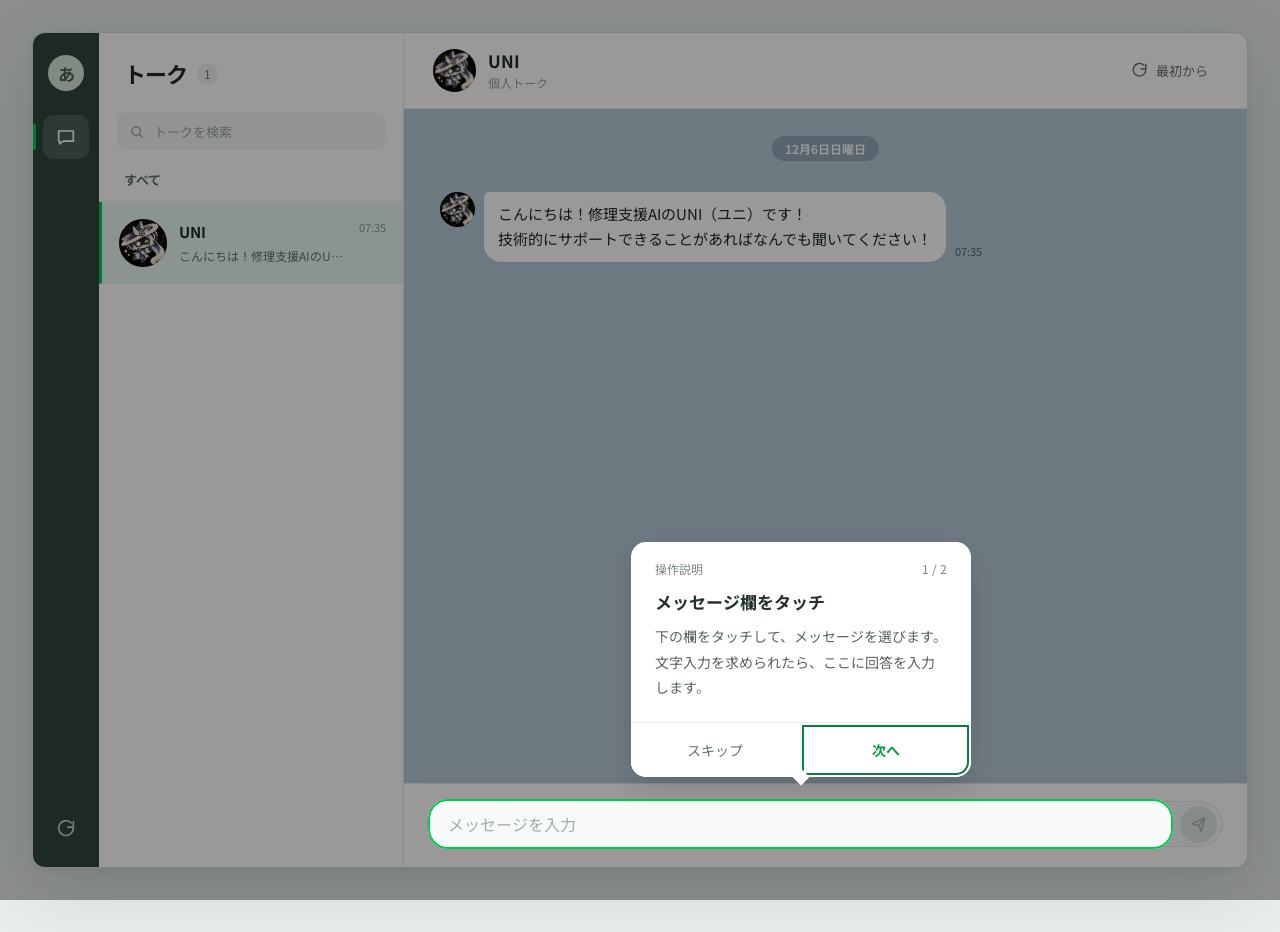
==== chatTalk/index.html @ e6504bb5 "Add files via upload" ====
<!doctype html>
<html lang="ja">
  <head>
    <meta charset="UTF-8" />
    <meta name="viewport" content="width=device-width, initial-scale=1, interactive-widget=resizes-content" />
    <meta name="theme-color" content="#273d36" />
    <meta name="description" content="送信内容に応じて会話が進む、LINE風のチャット体験。" />
    <title>トーク | チャットシミュレーター</title>
    <link rel="icon" type="image/svg+xml" href="data:image/svg+xml,%3Csvg xmlns='http://www.w3.org/2000/svg' viewBox='0 0 64 64'%3E%3Crect width='64' height='64' rx='16' fill='%2306c755'/%3E%3Cpath d='M14 22h36v22H31l-10 7v-7h-7z' fill='white'/%3E%3C/svg%3E" />
    <link rel="stylesheet" href="./styles.css" />
    <script src="./uni-story.js" defer></script>
    <script src="./story-compiler.js" defer></script>
    <script src="./script.js" defer></script>
  </head>
  <body>
    <div class="app-shell">
      <nav class="rail" aria-label="アプリメニュー">
        <div class="rail-avatar" aria-label="自分のプロフィール">あ</div>
        <button class="rail-button active" type="button" aria-label="トーク" aria-current="page">
          <svg viewBox="0 0 24 24" aria-hidden="true"><path d="M4 5.5h16v11H9l-4 3v-3H4z" /></svg>
        </button>
        <div class="rail-spacer"></div>
        <button class="rail-button rail-bottom" id="rail-reset" type="button" aria-label="すべてのトークを最初からやり直す" title="すべてのトークを最初からやり直す">
          <svg viewBox="0 0 24 24" aria-hidden="true"><path d="M20 11a8 8 0 1 1-2.4-5.7M20 4v6h-6" /></svg>
        </button>
      </nav>

      <aside class="conversation-list" id="conversation-list" aria-label="トーク一覧">
        <div class="list-heading"><h1 id="list-title" tabindex="-1">トーク</h1><span class="list-count" id="list-count"></span></div>
        <div class="list-search"><svg viewBox="0 0 24 24" aria-hidden="true"><circle cx="10.8" cy="10.8" r="6.4"/><path d="m16 16 4.2 4.2"/></svg><span>トークを検索</span></div>
        <div class="list-section">すべて</div>
        <div id="conversation-items"></div>
        <div class="mobile-tabbar" aria-label="現在のタブ"><svg viewBox="0 0 24 24" aria-hidden="true"><path d="M4 5.5h16v11H9l-4 3v-3H4z" /></svg><span>トーク</span></div>
      </aside>

      <main class="chat-panel" id="chat-panel" tabindex="-1">
        <header class="chat-header">
          <button class="back-button" id="back-to-list" type="button" aria-label="トーク一覧に戻る">
            <svg viewBox="0 0 24 24" aria-hidden="true"><path d="m14.5 4-8 8 8 8" /></svg>
          </button>
          <div class="header-person"><div class="avatar avatar-header" aria-hidden="true"></div><div><div class="contact-name"></div><div class="contact-caption">個人トーク</div></div></div>
          <button class="header-reset" id="header-reset" type="button" aria-label="すべてのトークを最初からやり直す" title="すべてのトークを最初からやり直す">
            <svg viewBox="0 0 24 24" aria-hidden="true"><path d="M20 11a8 8 0 1 1-2.4-5.7M20 4v6h-6" /></svg><span>最初から</span>
          </button>
        </header>

        <div class="chat-scroll" id="chat-scroll" role="log" aria-live="polite" aria-label="トーク">
          <div class="chat-content" id="messages"></div>
        </div>

        <div class="picker-backdrop" id="picker-backdrop" hidden></div>
        <section class="composer" aria-label="メッセージを作成">
          <div class="choice-panel" id="choice-panel" role="dialog" aria-label="送れるメッセージを選択" hidden>
            <div class="suggestion-heading"><span id="suggestion-heading">送れるメッセージ</span><button id="picker-back" type="button" hidden>戻る</button></div>
            <div class="suggestions" id="suggestions"></div>
            <p class="picker-empty" id="picker-empty" hidden>以前内容はありません。</p>
          </div>
          <div class="prompt-actions" id="prompt-actions" hidden></div>
          <form id="message-form" class="input-row" autocomplete="off">
            <label class="sr-only" for="message-input">メッセージを入力</label>
            <input id="message-input" type="text" placeholder="メッセージを入力" readonly inputmode="none" enterkeyhint="send" aria-haspopup="dialog" aria-controls="choice-panel" aria-expanded="false" />
            <button id="send-button" class="send-button" type="submit" aria-label="送信" disabled>
              <svg viewBox="0 0 24 24" aria-hidden="true"><path d="m3 11.5 17-8-4.4 17-3.1-7.2zM12.5 13.3 20 3.5" /></svg>
            </button>
          </form>
        </section>
      </main>
      <section class="chat-placeholder" aria-label="トークを選択">
        <svg viewBox="0 0 48 48" aria-hidden="true"><path d="M8 10h32v24H22L12 41v-7H8z"/><path d="M16 19h16M16 25h11"/></svg>
        <h2>トークを選択</h2>
        <p>左の一覧から、話したい相手を選んでください。</p>
      </section>
    </div>
    <dialog id="reset-dialog" class="reset-dialog" role="alertdialog" aria-labelledby="reset-title" aria-describedby="reset-description">
      <div class="reset-dialog-body" aria-live="polite" aria-atomic="true">
        <h2 id="reset-title">リセットの確認</h2>
        <p id="reset-description">UNIのすべてのトーク履歴とメモリをリセットしますか？この処理は取り消しできません。</p>
      </div>
      <div class="reset-dialog-actions">
        <button id="reset-cancel" type="button" autofocus>リセットしない</button>
        <button id="reset-confirm" type="button">リセットする</button>
      </div>
    </dialog>
    <dialog id="chat-tutorial" class="tutorial" aria-labelledby="tutorial-title" aria-describedby="tutorial-description">
      <div class="tutorial-spotlight" aria-hidden="true"></div>
      <section class="tutorial-card">
        <div class="tutorial-topline">
          <span class="tutorial-label">操作説明</span>
          <span id="tutorial-step" class="tutorial-step">1 / 3</span>
        </div>
        <div class="tutorial-body" aria-live="polite" aria-atomic="true">
          <h2 id="tutorial-title">メッセージ欄をタッチ</h2>
          <p id="tutorial-description">下の欄をタッチして、メッセージを選びます。文字入力を求められたら、ここに回答を入力します。</p>
        </div>
        <div class="tutorial-footer">
          <button id="tutorial-skip" class="tutorial-skip" type="button">スキップ</button>
          <button id="tutorial-back" class="tutorial-back" type="button" hidden>戻る</button>
          <button id="tutorial-next" class="tutorial-next" type="button" autofocus><span>次へ</span></button>
        </div>
      </section>
    </dialog>
    <div id="notice" class="notice" role="status" aria-live="polite"></div>
  </body>
</html>
---- chatTalk/styles.css ----
@import url('https://fonts.googleapis.com/css2?family=Noto+Sans+JP:wght@400;500;600;700&display=swap');

:root { font-family: 'Noto Sans JP', system-ui, -apple-system, 'Segoe UI', sans-serif; color: #202b2a; background: #e9eeec; font-synthesis: none; }
* { box-sizing: border-box; }
html, body { margin: 0; height: 100%; overscroll-behavior-x: none; }
button, input { font: inherit; }
button { cursor: pointer; }
button:focus-visible, input:focus-visible { outline: 3px solid #087e41; outline-offset: 2px; }
.sr-only { position: absolute; width: 1px; height: 1px; padding: 0; margin: -1px; overflow: hidden; clip: rect(0,0,0,0); white-space: nowrap; border: 0; }
.app-shell { display: flex; width: min(1400px, calc(100% - 64px)); height: min(880px, calc(100dvh - 64px)); min-height: min(570px, calc(100dvh - 64px)); margin: 32px auto; overflow: hidden; border: 1px solid #d8e0dd; border-radius: 13px; background: #fff; box-shadow: 0 22px 70px rgba(36,65,58,.14), 0 2px 8px rgba(36,65,58,.06); }
.rail { width: 66px; flex: 0 0 66px; background: #30453e; display: flex; flex-direction: column; align-items: center; padding: 22px 0 16px; gap: 24px; color: #fff; }
.rail-avatar { width: 36px; height: 36px; border-radius: 50%; display: grid; place-items: center; background: #d9e7d8; color: #46644f; font-size: 17px; font-weight: 700; }
.rail-button { border: 0; color: #c3d2ca; background: transparent; height: 44px; width: 46px; border-radius: 10px; display: grid; place-items: center; }
.rail-button.active { color: #fff; background: rgba(255,255,255,.14); position: relative; }
.rail-button.active::before { content: ''; position: absolute; height: 26px; width: 3px; border-radius: 2px; background: #06c755; left: -10px; }
.rail-button:hover, .header-reset:hover { background: rgba(255,255,255,.18); }
.rail-button svg, .header-reset svg { width: 22px; height: 22px; fill: none; stroke: currentColor; stroke-width: 1.8; stroke-linecap: round; stroke-linejoin: round; }
.rail-spacer { flex: 1; }
.conversation-list { flex: 0 0 305px; min-width: 0; border-right: 1px solid #e5e9e7; background: #fff; }
.list-heading { height: 80px; display: flex; align-items: center; gap: 10px; padding: 0 25px; }
.list-heading h1 { font-size: 22px; margin: 0; font-weight: 700; letter-spacing: -.04em; }
.list-count { font-size: 12px; color: #6e7b75; background: #f0f3f1; padding: 2px 7px; border-radius: 10px; }
.list-search { margin: 0 18px 20px; height: 37px; border-radius: 8px; background: #f4f6f5; color: #9aa5a1; display: flex; gap: 9px; align-items: center; padding: 0 12px; font-size: 13px; }
.list-search svg { height: 16px; width: 16px; fill: none; stroke: currentColor; stroke-width: 2; }
.list-section { color: #60736a; font-size: 13px; font-weight: 700; padding: 0 25px 12px; border-bottom: 1px solid #eef1ef; }
.conversation-item { display: flex; align-items: center; gap: 12px; width: 100%; min-height: 82px; padding: 12px 17px; background: #fff; border: 0; border-left: 3px solid transparent; border-bottom: 1px solid #edf1ee; text-align: left; color: inherit; touch-action: manipulation; }
.conversation-item[aria-current="true"] { background: #eaf7ee; border-left-color: #06c755; }
.mobile-tabbar,.back-button { display: none; }
.avatar { border-radius: 50%; flex: none; display: grid; place-items: center; color: #fff; background: linear-gradient(145deg,#e9ab95,#ba6e79); font-weight: 700; box-shadow: inset 0 1px 2px rgba(255,255,255,.2); }
.avatar img, .rail-avatar img { display: block; width: 100%; height: 100%; border-radius: inherit; object-fit: cover; }
.avatar-small { height: 48px; width: 48px; font-size: 19px; }
.conversation-summary { min-width: 0; flex: 1; }
.conversation-title { display: block; font-size: 15px; font-weight: 700; margin-bottom: 5px; }
.conversation-preview { display: block; color: #65736e; font-size: 12px; white-space: nowrap; overflow: hidden; text-overflow: ellipsis; }
.conversation-side { align-self: stretch; display: flex; flex-direction: column; align-items: flex-end; justify-content: space-between; min-width: 25px; }
.conversation-time { color: #87958f; font-size: 11px; margin-top: 5px; }
.unread-badge { display: grid; place-items: center; min-width: 21px; height: 21px; padding: 0 5px; border-radius: 12px; background: #06c755; color: #fff; font-size: 12px; font-weight: 700; line-height: 1; }
.unread-badge[hidden] { display: none; }
.chat-panel { flex: 1; min-width: 0; display: flex; flex-direction: column; background: #b8cbd8; }
.chat-placeholder { display: none; flex: 1; min-width: 0; flex-direction: column; align-items: center; justify-content: center; padding: 32px; background: #f5f8f6; color: #84978c; text-align: center; }
.chat-placeholder svg { width: 56px; height: 56px; margin-bottom: 18px; fill: none; stroke: #a5bbad; stroke-width: 1.5; stroke-linecap: round; stroke-linejoin: round; }
.chat-placeholder h2 { margin: 0 0 10px; color: #61776a; font-size: 18px; font-weight: 600; }
.chat-placeholder p { margin: 0; font-size: 13px; line-height: 1.8; }
.app-shell.list-only .chat-panel { display: none; }
.app-shell.list-only .chat-placeholder { display: flex; }
.chat-header { height: 76px; flex: 0 0 76px; background: #fff; border-bottom: 1px solid #e8ece9; display: flex; align-items: center; justify-content: space-between; padding: 0 29px; z-index: 1; }
.header-person { display: flex; align-items: center; gap: 12px; }
.avatar-header { width: 43px; height: 43px; font-size: 18px; }
.contact-name { font-size: 17px; font-weight: 700; line-height: 1.35; }
.contact-caption { color: #91a09a; font-size: 12px; margin-top: 2px; }
.header-reset { color: #64746b; background: transparent; border: 0; display: flex; align-items: center; gap: 7px; border-radius: 8px; padding: 8px 10px; font-size: 13px; }
.header-reset:hover { background: #f0f3f1; }
.header-reset svg { width: 19px; height: 19px; }
.chat-scroll { flex: 1; min-height: 0; overflow-y: auto; overscroll-behavior: contain; touch-action: pan-y; background-color: #b8cbd8; background-image: radial-gradient(rgba(255,255,255,.15) .7px,transparent .7px); background-size: 18px 18px; scrollbar-color: rgba(66,93,105,.3) transparent; }
.chat-content { max-width: 880px; margin: 0 auto; min-height: 100%; padding: 27px 36px 34px; }
.date-label { margin: 0 auto 31px; width: fit-content; color: #fff; background: rgba(62,87,99,.29); border-radius: 13px; padding: 4px 13px; font-size: 12px; font-weight: 600; }
.empty-prompt { margin: min(22vh,150px) auto 0; width: fit-content; max-width: 85%; padding: 8px 14px; border-radius: 14px; color: #536e77; background: rgba(255,255,255,.44); font-size: 13px; text-align: center; }
.message-row { display: flex; align-items: flex-end; gap: 9px; margin-top: 16px; animation: rise .22s ease-out both; }
.message-row.mine { justify-content: flex-end; }
.message-avatar { width: 35px; height: 35px; font-size: 15px; align-self: flex-start; }
.bubble { max-width: min(70%, 480px); padding: 10px 14px; border-radius: 17px; background: #fff; font-size: 15px; line-height: 1.65; white-space: pre-wrap; overflow-wrap: anywhere; box-shadow: 0 1px 2px rgba(38,62,73,.08); }
.bubble.has-image { padding: 5px; overflow: hidden; }
.bubble.has-image .message-text { display: block; padding: 5px 9px 8px; }
.message-image { display: block; width: auto; max-width: 100%; max-height: min(50dvh, 420px); border-radius: 12px; object-fit: contain; }
.message-image[hidden] { display: none; }
.image-placeholder { display: grid; place-items: center; box-sizing: border-box; width: min(66vw, 300px); min-height: 160px; padding: 18px; border: 1px dashed #cbd8d2; border-radius: 12px; background: #f6f8f7; color: #64736b; font-size: 14px; text-align: center; }
.message-row.theirs .bubble { border-top-left-radius: 5px; }
.message-row.mine .bubble { background: #a9ee8e; border-top-right-radius: 5px; }
.message-row .bubble.image-only { padding: 0; border-radius: 12px; background: transparent; box-shadow: none; }
.message-meta { color: #4e6874; font-size: 11px; white-space: nowrap; line-height: 1.4; margin-bottom: 2px; }
.message-row.mine .message-meta { text-align: right; }
.typing .bubble { display: flex; align-items: center; gap: 4px; height: 38px; min-width: 52px; }
.typing-dot { width: 6px; height: 6px; border-radius: 50%; background: #8eaaa4; animation: pulse 1s ease-in-out infinite; }
.typing-dot:nth-child(2) { animation-delay: .14s; }.typing-dot:nth-child(3) { animation-delay: .28s; }
.picker-backdrop { position: fixed; inset: 0; z-index: 2; background: rgba(31,48,46,.16); }
.picker-backdrop[hidden],.choice-panel[hidden] { display: none; }
.composer { position: relative; z-index: 3; flex: none; background: #fff; border-top: 1px solid #e0e9e9; padding: 17px 24px 20px; box-shadow: 0 -3px 12px rgba(66,87,94,.04); }
.choice-panel { position: absolute; bottom: calc(100% + 9px); left: 24px; right: 24px; max-height: min(50dvh,360px); overflow-y: auto; padding: 16px; background: #fff; border: 1px solid #e4ebe7; border-radius: 15px; box-shadow: 0 12px 42px rgba(23,52,45,.19); }
.suggestion-heading { display: flex; justify-content: space-between; color: #63756e; font-size: 13px; font-weight: 700; margin: 0 2px 12px; }
.suggestion-heading button { border: 0; background: none; color: #266c44; font: inherit; cursor: pointer; }
.suggestion-heading button[hidden],.picker-empty[hidden] { display: none; }
.picker-empty { margin: 6px 2px 2px; color: #63756e; font-size: 14px; }
.suggestions { display: flex; flex-direction: column; gap: 7px; }
.suggestion { width: 100%; border-radius: 9px; padding: 11px 13px; min-height: 44px; border: 1px solid #e2ede6; background: #f4fbf6; color: #266c44; font-size: 14px; font-weight: 600; text-align: left; transition: background .15s; }
.suggestion:not(:disabled):hover { background: #dcf7e4; }
.suggestion.is-sent { color: #8a9b90; background: #f1f4f2; border-color: #e7ebe8; cursor: default; }
.suggestion.is-history-entry { background: #f0edfa; border-color: #d8ceef; color: #5b4b87; }
.suggestion.is-history-entry:not(:disabled):hover { background: #e9e2f7; }
.suggestion.is-return-entry { background: #fff3e7; border-color: #ead2b7; color: #815525; }
.suggestion.is-return-entry:not(:disabled):hover { background: #ffe9d4; }
.prompt-actions { display: flex; flex-wrap: wrap; gap: 8px; margin-bottom: 10px; }
.prompt-actions[hidden] { display: none; }
.prompt-actions button { border: 1px solid #d8e8de; border-radius: 18px; background: #f4fbf6; color: #266c44; padding: 8px 12px; font-size: 13px; font-weight: 600; }
.prompt-actions button:hover { background: #dcf7e4; }
.prompt-actions .show-choices { background: #fff; color: #536e77; border-color: #dce4e0; }
.input-row { display: flex; align-items: center; gap: 12px; border: 1px solid #e5eae7; background: #f8faf9; border-radius: 24px; min-height: 46px; padding: 3px 5px 3px 17px; }
.input-row:focus-within { background: #fff; border-color: #72c996; box-shadow: 0 0 0 3px rgba(6,199,85,.09); }
.input-row input { border: 0; outline: none; background: transparent; color: #26342d; width: 100%; min-width: 0; font-size: 16px; cursor: text; }
.input-row input[readonly] { cursor: pointer; caret-color: transparent; }
.input-row input::placeholder { color: #a2afa9; }
.input-row input:disabled { cursor: default; }
.input-row input:focus-visible { outline: none; }
.send-button { border: none; display: grid; place-items: center; flex: 0 0 37px; height: 37px; border-radius: 50%; background: #06c755; color: white; transition: background .15s; }
.send-button:hover:not(:disabled) { background: #05ac4a; }
.send-button:disabled { background: #dfe8e2; color: #aabbb0; cursor: default; }
.send-button svg { width: 19px; height: 19px; fill: none; stroke: currentColor; stroke-linejoin: round; stroke-linecap: round; stroke-width: 1.9; }
.notice { position: fixed; z-index: 5; left: 50%; bottom: 26px; transform: translate(-50%,12px); max-width: min(90vw,440px); background: #253c32; color: #fff; border-radius: 9px; padding: 11px 16px; font-size: 13px; text-align: center; box-shadow: 0 8px 24px rgba(0,0,0,.2); opacity: 0; pointer-events: none; transition: opacity .2s, transform .2s; }
.notice.visible { opacity: 1; transform: translate(-50%,0); }
.reset-dialog { width: min(340px, calc(100% - 40px)); max-height: calc(100dvh - 32px); padding: 0; border: 0; border-radius: 15px; color: #25312b; background: #fff; box-shadow: 0 12px 48px rgba(0,0,0,.18); }
.reset-dialog::backdrop { background: rgba(0,0,0,.4); }
.reset-dialog-body { padding: 25px 25px 24px; text-align: center; }
.reset-dialog h2 { margin: 0 0 13px; font-size: 17px; font-weight: 700; line-height: 1.5; }
.reset-dialog p { margin: 0; font-size: 14px; line-height: 1.85; overflow-wrap: anywhere; }
.reset-dialog-actions { display: flex; border-top: 1px solid #edf0ee; }
.reset-dialog-actions button { flex: 1; min-width: 0; min-height: 54px; padding: 14px 8px; border: 0; background: #fff; color: #68756d; font-size: 14px; }
.reset-dialog-actions button + button { border-left: 1px solid #edf0ee; color: #069d46; font-weight: 700; }
.reset-dialog-actions button:hover { background: #f5f8f6; }
.reset-dialog-actions button:focus-visible { outline-offset: -4px; }
.tutorial { position: fixed; inset: 0; width: 100%; height: 100%; max-width: none; max-height: none; margin: 0; padding: 0; border: 0; background: transparent; color: #25312b; overflow: hidden; overscroll-behavior: contain; }
.tutorial::backdrop { background: transparent; }
.tutorial-spotlight { position: absolute; border: 2px solid #06c755; border-radius: 20px; box-shadow: 0 0 0 9999px rgba(0,0,0,.4); pointer-events: none; }
.tutorial[data-step="1"] .tutorial-spotlight,.tutorial[data-step="2"] .tutorial-spotlight { border-radius: 50%; }
.tutorial-card { position: absolute; display: flex; flex-direction: column; width: min(340px, calc(100% - 32px)); border-radius: 15px; background: #fff; box-shadow: 0 8px 32px rgba(0,0,0,.16); animation: tutorial-enter .2s ease-out; }
.tutorial-card::after { content: ''; position: absolute; bottom: -6px; left: var(--pointer-left,50%); width: 12px; height: 12px; background: #fff; transform: translateX(-50%) rotate(45deg); }
.tutorial[data-step="2"] .tutorial-card::after { top: -6px; bottom: auto; }
.tutorial-topline { display: flex; align-items: center; justify-content: space-between; gap: 12px; flex: none; padding: 18px 24px 0; }
.tutorial-label,.tutorial-step { color: #7b8780; font-size: 12px; }
.tutorial-body { min-height: 0; padding: 12px 24px 22px; overflow-y: auto; }
.tutorial h2 { margin: 0 0 10px; font-size: 17px; line-height: 1.5; font-weight: 700; }
.tutorial p { margin: 0; color: #59665e; font-size: 14px; line-height: 1.8; }
.tutorial-footer { display: flex; flex: none; border-top: 1px solid #edf0ee; }
.tutorial-footer button { flex: 1; min-width: 0; min-height: 54px; padding: 14px 8px; border: 0; background: #fff; color: #68756d; font-size: 14px; }
.tutorial-skip,.tutorial-back { border-radius: 0 0 0 15px; }
.tutorial-footer .tutorial-next { border-left: 1px solid #edf0ee; border-radius: 0 0 15px 0; color: #069d46; font-weight: 700; }
.tutorial-footer button:hover { background: #f5f8f6; }
.tutorial button:focus-visible { outline: 2px solid #087e41; outline-offset: -4px; }
@keyframes tutorial-enter { from { opacity: 0; transform: translateY(6px); } to { opacity: 1; transform: translateY(0); } }
@media (max-height: 440px) {
  .tutorial-topline { padding: 12px 20px 0; }
  .tutorial-body { padding: 8px 20px 14px; }
  .tutorial h2 { margin-bottom: 6px; }
  .tutorial p { font-size: 13px; line-height: 1.7; }
  .tutorial-footer button { min-height: 46px; padding: 10px 8px; }
}
@keyframes rise { from { opacity: 0; transform: translateY(6px); } to { opacity: 1; transform: translateY(0); } }
@keyframes pulse { 0%,60%,100% { opacity: .35; transform: translateY(0); } 30% { opacity: 1; transform: translateY(-3px); } }
@media (max-width: 950px) { .app-shell { width: 100%; height: 100dvh; min-height: 0; margin: 0; border: 0; border-radius: 0; } .conversation-list { flex-basis: 260px; } }
@media (max-width: 700px) {
  html,body { overflow: hidden; }
  .app-shell { position: fixed; top: var(--visual-top,0px); left: 0; width: 100%; height: var(--visual-height,100dvh); margin: 0; }
  .rail { display: none; }
  .conversation-list { display: flex; flex-direction: column; flex: 1 1 100%; min-width: 0; border: 0; }
  .chat-panel { display: none; }
  .app-shell.list-only .chat-placeholder { display: none; }
  .app-shell.mobile-chat-open .conversation-list { display: none; }
  .app-shell.mobile-chat-open .chat-panel { display: flex; }
  .list-heading { height: 76px; padding: 0 22px; }
  .list-heading h1 { font-size: 27px; }
  .list-search { margin: 0 16px 18px; }
  .list-section { padding: 0 22px 12px; }
  .conversation-item, .conversation-item[aria-current="true"] { background: #fff; border-left: 0; border-bottom: 1px solid #edf1ee; padding: 14px 20px; }
  .mobile-tabbar { margin-top: auto; min-height: 65px; padding-bottom: env(safe-area-inset-bottom); border-top: 1px solid #e9eeeb; display: flex; flex-direction: column; justify-content: center; align-items: center; gap: 2px; color: #08ad50; font-size: 11px; font-weight: 700; }
  .mobile-tabbar svg { width: 23px; height: 23px; fill: none; stroke: currentColor; stroke-width: 1.8; stroke-linejoin: round; }
  .chat-header { height: 66px; flex-basis: 66px; padding: 0 14px 0 7px; justify-content: flex-start; }
  .back-button { display: grid; place-items: center; width: 37px; height: 42px; margin-right: 4px; padding: 0; border: 0; background: transparent; color: #354a41; }
  .back-button svg { width: 23px; height: 23px; fill: none; stroke: currentColor; stroke-width: 2; stroke-linecap: round; stroke-linejoin: round; }
  .chat-header .header-reset { margin-left: auto; }
  .chat-content { padding: 23px 15px 30px; }
  .composer { padding: 12px 13px max(13px, env(safe-area-inset-bottom)); }
  .app-shell.keyboard-open .composer { padding-bottom: 10px; }
  .choice-panel { left: 10px; right: 10px; bottom: calc(100% + 6px); max-height: min(55dvh,450px); }
  .bubble { max-width: min(79%, 480px); font-size: 15px; }
  .header-reset span { display: none; }
  .header-reset { padding: 8px; }
}
@media (hover: hover) and (pointer: fine) {
  .conversation-item:hover { background: #dff4e6; }
}
@media (prefers-reduced-motion: reduce) { *,*::before,*::after { animation-duration: .01ms !important; transition-duration: .01ms !important; } }
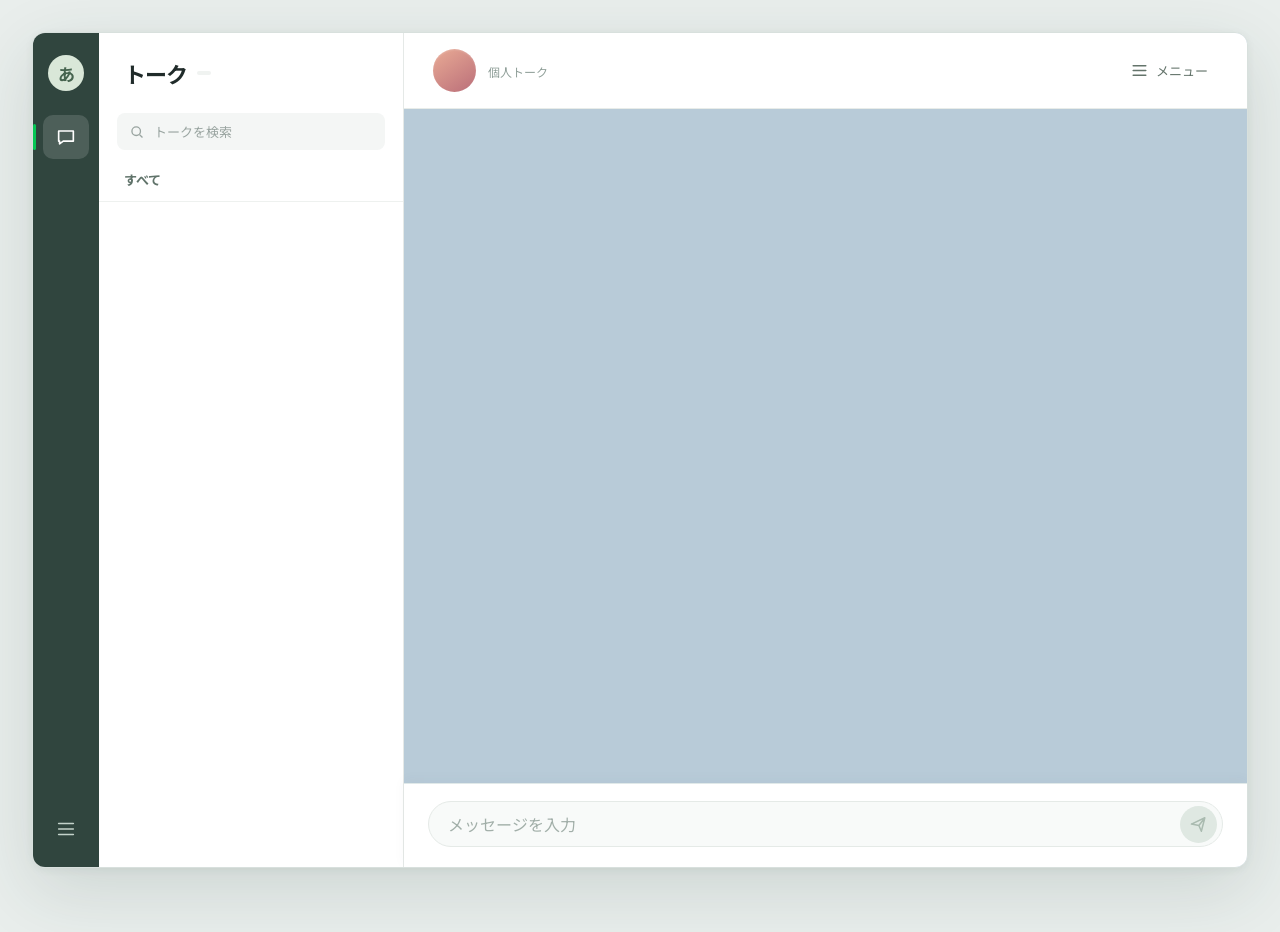
==== commit 3b83a413: "Add files via upload" ====
--- a/chatTalk/index.html
+++ b/chatTalk/index.html
@@ -4,10 +4,13 @@
     <meta charset="UTF-8" />
     <meta name="viewport" content="width=device-width, initial-scale=1, interactive-widget=resizes-content" />
     <meta name="theme-color" content="#273d36" />
-    <meta name="description" content="送信内容に応じて会話が進む、LINE風のチャット体験。" />
-    <title>トーク | チャットシミュレーター</title>
+    <meta name="description" content="チャットを始めましょう！" />
+    <title>トーク | chatTalk</title>
     <link rel="icon" type="image/svg+xml" href="data:image/svg+xml,%3Csvg xmlns='http://www.w3.org/2000/svg' viewBox='0 0 64 64'%3E%3Crect width='64' height='64' rx='16' fill='%2306c755'/%3E%3Cpath d='M14 22h36v22H31l-10 7v-7h-7z' fill='white'/%3E%3C/svg%3E" />
     <link rel="stylesheet" href="./styles.css" />
+    <link rel="stylesheet" href="./file-card.css" />
+    <script src="./file-card.js" defer></script>
+    <script src="./clear-card.js" defer></script>
     <script src="./uni-story.js" defer></script>
     <script src="./story-compiler.js" defer></script>
     <script src="./script.js" defer></script>
@@ -20,8 +23,8 @@
           <svg viewBox="0 0 24 24" aria-hidden="true"><path d="M4 5.5h16v11H9l-4 3v-3H4z" /></svg>
         </button>
         <div class="rail-spacer"></div>
-        <button class="rail-button rail-bottom" id="rail-reset" type="button" aria-label="すべてのトークを最初からやり直す" title="すべてのトークを最初からやり直す">
-          <svg viewBox="0 0 24 24" aria-hidden="true"><path d="M20 11a8 8 0 1 1-2.4-5.7M20 4v6h-6" /></svg>
+        <button class="rail-button rail-bottom" id="rail-reset" type="button" aria-label="トークメニュー" aria-haspopup="dialog" aria-controls="chat-menu">
+          <svg viewBox="0 0 24 24" aria-hidden="true"><path d="M4 6h16M4 12h16M4 18h16" /></svg>
         </button>
       </nav>
 
@@ -39,8 +42,8 @@
             <svg viewBox="0 0 24 24" aria-hidden="true"><path d="m14.5 4-8 8 8 8" /></svg>
           </button>
           <div class="header-person"><div class="avatar avatar-header" aria-hidden="true"></div><div><div class="contact-name"></div><div class="contact-caption">個人トーク</div></div></div>
-          <button class="header-reset" id="header-reset" type="button" aria-label="すべてのトークを最初からやり直す" title="すべてのトークを最初からやり直す">
-            <svg viewBox="0 0 24 24" aria-hidden="true"><path d="M20 11a8 8 0 1 1-2.4-5.7M20 4v6h-6" /></svg><span>最初から</span>
+          <button class="header-reset" id="header-reset" type="button" aria-label="トークメニュー" aria-haspopup="dialog" aria-controls="chat-menu">
+            <svg viewBox="0 0 24 24" aria-hidden="true"><path d="M4 6h16M4 12h16M4 18h16" /></svg><span>メニュー</span>
           </button>
         </header>
 
@@ -71,6 +74,13 @@
         <p>左の一覧から、話したい相手を選んでください。</p>
       </section>
     </div>
+    <dialog id="chat-menu" class="reset-dialog" aria-label="トークメニュー">
+      <form method="dialog" class="chat-menu-actions">
+        <button class="menu-close" aria-label="閉じる">×</button>
+        <button type="button" id="menu-undo">送信取り消し</button>
+        <button type="button" id="menu-reset">UNIとのトークをやり直す</button>
+      </form>
+    </dialog>
     <dialog id="reset-dialog" class="reset-dialog" role="alertdialog" aria-labelledby="reset-title" aria-describedby="reset-description">
       <div class="reset-dialog-body" aria-live="polite" aria-atomic="true">
         <h2 id="reset-title">リセットの確認</h2>
@@ -93,7 +103,6 @@
           <p id="tutorial-description">下の欄をタッチして、メッセージを選びます。文字入力を求められたら、ここに回答を入力します。</p>
         </div>
         <div class="tutorial-footer">
-          <button id="tutorial-skip" class="tutorial-skip" type="button">スキップ</button>
           <button id="tutorial-back" class="tutorial-back" type="button" hidden>戻る</button>
           <button id="tutorial-next" class="tutorial-next" type="button" autofocus><span>次へ</span></button>
         </div>
--- a/chatTalk/styles.css
+++ b/chatTalk/styles.css
@@ -172,6 +172,7 @@
   .bubble { max-width: min(79%, 480px); font-size: 15px; }
   .header-reset span { display: none; }
   .header-reset { padding: 8px; }
+  .reset-dialog-actions button:focus-visible { outline: none; }
 }
 @media (hover: hover) and (pointer: fine) {
   .conversation-item:hover { background: #dff4e6; }
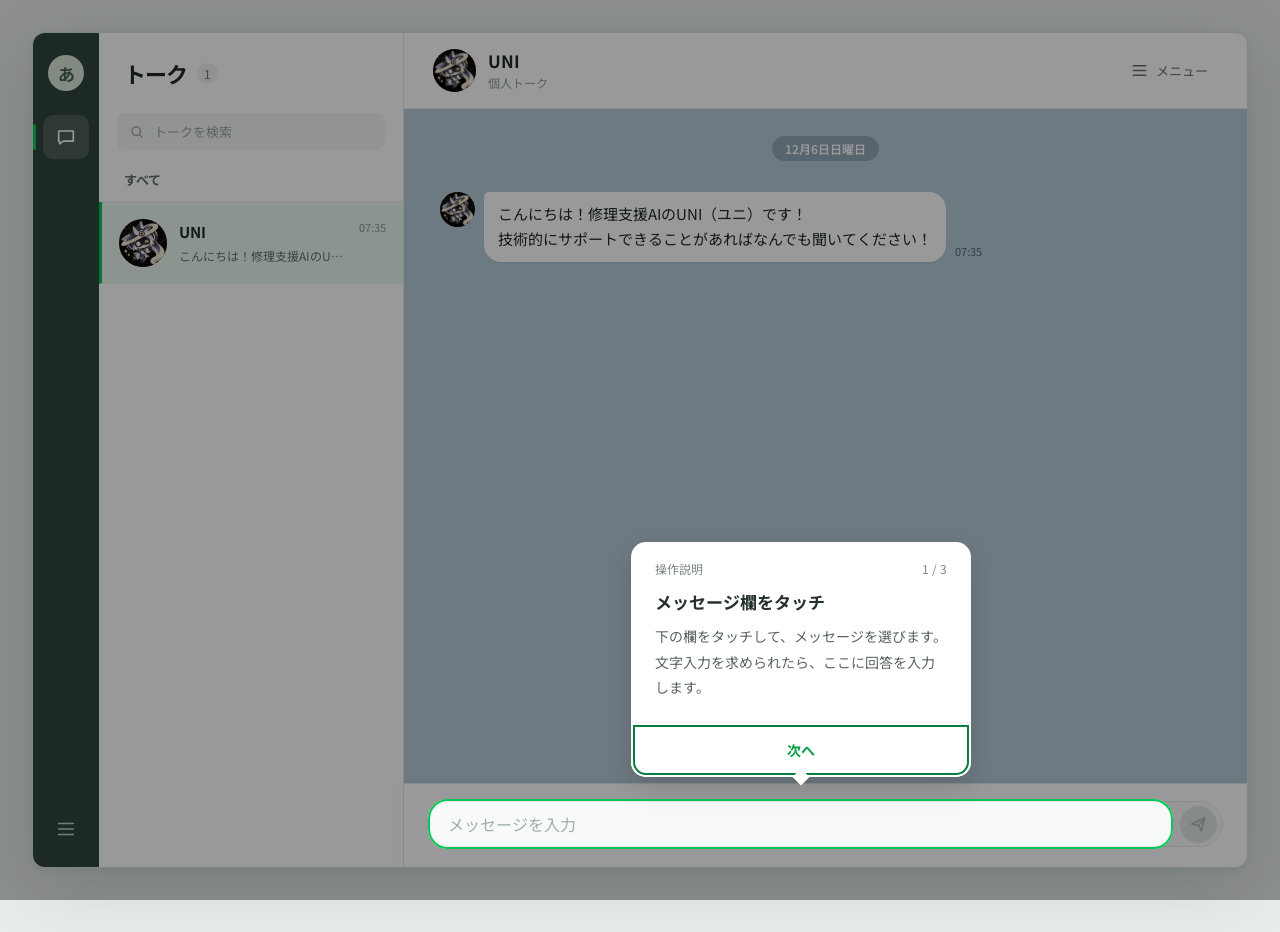
==== commit f7c59b6f: "Add files via upload" ====
--- a/chatTalk/index.html
+++ b/chatTalk/index.html
@@ -9,6 +9,8 @@
     <link rel="icon" type="image/svg+xml" href="data:image/svg+xml,%3Csvg xmlns='http://www.w3.org/2000/svg' viewBox='0 0 64 64'%3E%3Crect width='64' height='64' rx='16' fill='%2306c755'/%3E%3Cpath d='M14 22h36v22H31l-10 7v-7h-7z' fill='white'/%3E%3C/svg%3E" />
     <link rel="stylesheet" href="./styles.css" />
     <link rel="stylesheet" href="./file-card.css" />
+    <link rel="stylesheet" href="./image-viewer.css" />
+    <script src="./image-viewer.js" defer></script>
     <script src="./file-card.js" defer></script>
     <script src="./clear-card.js" defer></script>
     <script src="./uni-story.js" defer></script>
--- a/chatTalk/styles.css
+++ b/chatTalk/styles.css
@@ -28,6 +28,7 @@
 .mobile-tabbar,.back-button { display: none; }
 .avatar { border-radius: 50%; flex: none; display: grid; place-items: center; color: #fff; background: linear-gradient(145deg,#e9ab95,#ba6e79); font-weight: 700; box-shadow: inset 0 1px 2px rgba(255,255,255,.2); }
 .avatar img, .rail-avatar img { display: block; width: 100%; height: 100%; border-radius: inherit; object-fit: cover; }
+.avatar-image-error { padding: 3px; color: #273d36; font-size: 8px; line-height: 1; text-align: center; overflow-wrap: anywhere; }
 .avatar-small { height: 48px; width: 48px; font-size: 19px; }
 .conversation-summary { min-width: 0; flex: 1; }
 .conversation-title { display: block; font-size: 15px; font-weight: 700; margin-bottom: 5px; }
@@ -62,7 +63,6 @@
 .bubble.has-image { padding: 5px; overflow: hidden; }
 .bubble.has-image .message-text { display: block; padding: 5px 9px 8px; }
 .message-image { display: block; width: auto; max-width: 100%; max-height: min(50dvh, 420px); border-radius: 12px; object-fit: contain; }
-.message-image[hidden] { display: none; }
 .image-placeholder { display: grid; place-items: center; box-sizing: border-box; width: min(66vw, 300px); min-height: 160px; padding: 18px; border: 1px dashed #cbd8d2; border-radius: 12px; background: #f6f8f7; color: #64736b; font-size: 14px; text-align: center; }
 .message-row.theirs .bubble { border-top-left-radius: 5px; }
 .message-row.mine .bubble { background: #a9ee8e; border-top-right-radius: 5px; }
@@ -108,6 +108,10 @@
 .notice.visible { opacity: 1; transform: translate(-50%,0); }
 .reset-dialog { width: min(340px, calc(100% - 40px)); max-height: calc(100dvh - 32px); padding: 0; border: 0; border-radius: 15px; color: #25312b; background: #fff; box-shadow: 0 12px 48px rgba(0,0,0,.18); }
 .reset-dialog::backdrop { background: rgba(0,0,0,.4); }
+.chat-menu-actions { display: grid; padding: 10px; }
+.chat-menu-actions button { padding: 12px; border: 0; background: transparent; text-align: left; font: inherit; }
+.chat-menu-actions button:hover:enabled { background: #f0f3f1; }
+.chat-menu-actions .menu-close { justify-self: end; line-height: 1; }
 .reset-dialog-body { padding: 25px 25px 24px; text-align: center; }
 .reset-dialog h2 { margin: 0 0 13px; font-size: 17px; font-weight: 700; line-height: 1.5; }
 .reset-dialog p { margin: 0; font-size: 14px; line-height: 1.85; overflow-wrap: anywhere; }
@@ -119,10 +123,10 @@
 .tutorial { position: fixed; inset: 0; width: 100%; height: 100%; max-width: none; max-height: none; margin: 0; padding: 0; border: 0; background: transparent; color: #25312b; overflow: hidden; overscroll-behavior: contain; }
 .tutorial::backdrop { background: transparent; }
 .tutorial-spotlight { position: absolute; border: 2px solid #06c755; border-radius: 20px; box-shadow: 0 0 0 9999px rgba(0,0,0,.4); pointer-events: none; }
-.tutorial[data-step="1"] .tutorial-spotlight,.tutorial[data-step="2"] .tutorial-spotlight { border-radius: 50%; }
+.tutorial[data-step="1"] .tutorial-spotlight,.tutorial[data-step="3"] .tutorial-spotlight { border-radius: 50%; }
 .tutorial-card { position: absolute; display: flex; flex-direction: column; width: min(340px, calc(100% - 32px)); border-radius: 15px; background: #fff; box-shadow: 0 8px 32px rgba(0,0,0,.16); animation: tutorial-enter .2s ease-out; }
 .tutorial-card::after { content: ''; position: absolute; bottom: -6px; left: var(--pointer-left,50%); width: 12px; height: 12px; background: #fff; transform: translateX(-50%) rotate(45deg); }
-.tutorial[data-step="2"] .tutorial-card::after { top: -6px; bottom: auto; }
+.tutorial:is([data-step="2"], [data-step="3"]) .tutorial-card::after { top: -6px; bottom: auto; }
 .tutorial-topline { display: flex; align-items: center; justify-content: space-between; gap: 12px; flex: none; padding: 18px 24px 0; }
 .tutorial-label,.tutorial-step { color: #7b8780; font-size: 12px; }
 .tutorial-body { min-height: 0; padding: 12px 24px 22px; overflow-y: auto; }
@@ -130,8 +134,9 @@
 .tutorial p { margin: 0; color: #59665e; font-size: 14px; line-height: 1.8; }
 .tutorial-footer { display: flex; flex: none; border-top: 1px solid #edf0ee; }
 .tutorial-footer button { flex: 1; min-width: 0; min-height: 54px; padding: 14px 8px; border: 0; background: #fff; color: #68756d; font-size: 14px; }
-.tutorial-skip,.tutorial-back { border-radius: 0 0 0 15px; }
+.tutorial-back { border-radius: 0 0 0 15px; }
 .tutorial-footer .tutorial-next { border-left: 1px solid #edf0ee; border-radius: 0 0 15px 0; color: #069d46; font-weight: 700; }
+.tutorial-back[hidden] + .tutorial-next { border-left: 0; border-bottom-left-radius: 15px; }
 .tutorial-footer button:hover { background: #f5f8f6; }
 .tutorial button:focus-visible { outline: 2px solid #087e41; outline-offset: -4px; }
 @keyframes tutorial-enter { from { opacity: 0; transform: translateY(6px); } to { opacity: 1; transform: translateY(0); } }
--- a/chatTalk/file-card.css
+++ b/chatTalk/file-card.css
@@ -0,0 +1,4 @@
+.file-card { display: flex; align-items: center; gap: .75em; line-height: 1.45; color: #357b69; }
+.file-card strong { display: block; color: #18251f; font-size: 1.12em; }
+.file-icon { flex: 0 0 3.4em; height: 3.4em; display: grid; place-items: center; border: 1px solid #ccc; border-radius: .65em; background: white; }
+.file-icon::before { content: ''; width: 1.55em; height: 1.95em; background: linear-gradient(135deg, #909090 50%, transparent 51%) bottom right / .53em .53em no-repeat, white; border: 2px solid #909090; clip-path: polygon(0 0, 100% 0, 100% 73%, 66% 100%, 0 100%); }
--- a/chatTalk/image-viewer.css
+++ b/chatTalk/image-viewer.css
@@ -0,0 +1,43 @@
+button.image-trigger {
+  display: block;
+  max-width: 100%;
+  padding: 0;
+  border: 0;
+  border-radius: 12px;
+  background: transparent;
+  cursor: zoom-in;
+}
+html:has(.image-viewer[open]) { overflow: hidden; }
+.image-viewer {
+  position: fixed;
+  inset: 0;
+  width: 100%;
+  height: 100%;
+  max-width: none;
+  max-height: none;
+  margin: 0;
+  border: 0;
+  padding: 0;
+  overflow: hidden;
+  background: #111;
+}
+button.image-viewer-close {
+  display: block;
+  width: 100%;
+  height: 100%;
+  border: 0;
+  border-radius: 0;
+  padding: 0;
+  background: transparent;
+  cursor: zoom-out;
+}
+.image-viewer-close > * { display: block; width: 100%; height: 100%; object-fit: contain; }
+.image-viewer-save {
+  position: absolute;
+  bottom: max(16px, env(safe-area-inset-bottom));
+  right: max(16px, env(safe-area-inset-right));
+  padding: 10px 16px;
+  border-radius: 8px;
+  background: white;
+  color: #24382d;
+}
